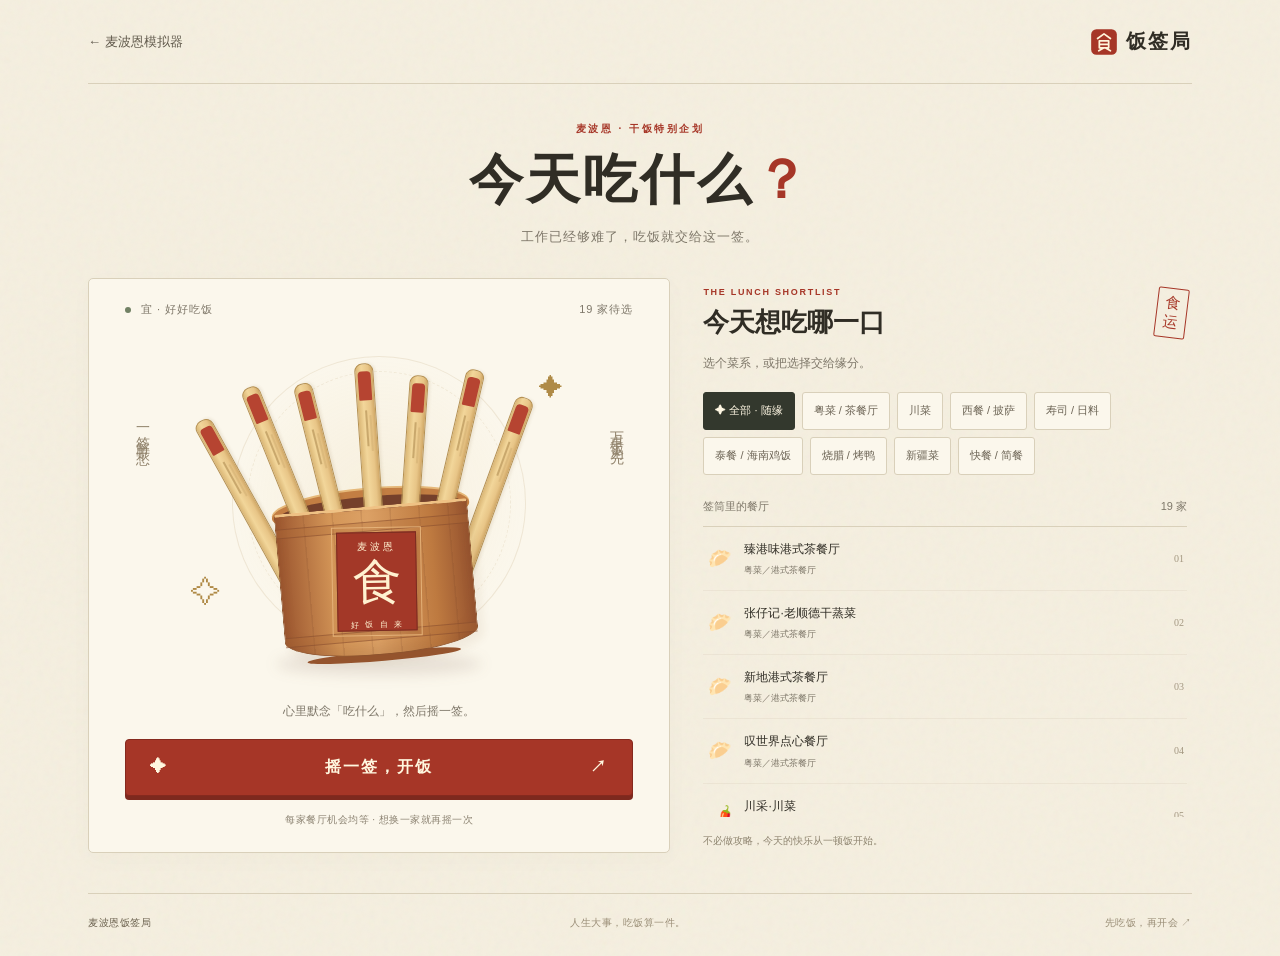
==== food/index.html @ d47ff922 "Add restaurant fortune draw and simulator homepage entry" ====
<!DOCTYPE html>
<html lang="zh-CN">
<head>
  <meta charset="UTF-8">
  <meta name="viewport" content="width=device-width, initial-scale=1, viewport-fit=cover">
  <meta name="theme-color" content="#f5efdf">
  <meta name="description" content="选择困难，交给这一签。19 家餐厅，摇一摇决定今天吃什么。">
  <title>今天吃什么｜麦波恩饭签局</title>
  <link rel="icon" href="./seal.svg" type="image/svg+xml">
  <link rel="stylesheet" href="./style.css">
  <script src="./app.js" defer></script>
</head>
<body>
  <div class="page">
    <header class="topbar">
      <a class="back" href="../">← 麦波恩模拟器</a>
      <span class="brand"><img src="./seal.svg" alt="" width="28" height="28"> 饭签局</span>
    </header>
    <main>
      <div class="heading">
        <p class="eyebrow">麦波恩 · 干饭特别企划</p>
        <h1>今天吃什么<span>？</span></h1>
        <p class="intro">工作已经够难了，吃饭就交给这一签。</p>
      </div>
      <div class="layout">
        <section class="draw-panel" aria-label="摇签选餐厅">
          <div class="panel-top"><span><i></i> 宜 · 好好吃饭</span><span id="pool-count">19 家待选</span></div>
          <div class="stage" id="stage">
            <div class="halo" aria-hidden="true"></div>
            <span class="side-note left-note" aria-hidden="true">一签解千愁</span>
            <span class="side-note right-note" aria-hidden="true">万事饭为先</span>
            <span class="spark spark-one" aria-hidden="true">✦</span><span class="spark spark-two" aria-hidden="true">✧</span>
            <div class="vessel" aria-hidden="true">
              <div class="sticks">
                <i style="--x:34px;--r:-24deg;--y:23px"></i><i style="--x:58px;--r:-17deg;--y:4px"></i>
                <i style="--x:80px;--r:-9deg;--y:12px"></i><i style="--x:103px;--r:1deg;--y:0px"></i>
                <i style="--x:126px;--r:9deg;--y:14px"></i><i style="--x:148px;--r:18deg;--y:5px"></i>
                <i style="--x:169px;--r:25deg;--y:27px"></i>
              </div>
              <div class="lucky-stick"><span>今日好食</span></div>
              <div class="cup-rim"></div>
              <div class="cup"><div class="cup-label"><small>麦波恩</small><strong>食</strong><span>好 饭 自 来</span></div></div>
              <div class="cup-foot"></div>
            </div>
            <div class="vessel-shadow" aria-hidden="true"></div>
            <article id="result" class="result" aria-labelledby="result-name" hidden>
              <div class="ticket-top"><span id="result-number">第 01 签</span><b>上上签</b></div>
              <p class="result-caption">这一顿，就吃</p>
              <span id="result-emoji" class="result-emoji" aria-hidden="true"></span>
              <h2 id="result-name"></h2>
              <span id="result-category" class="result-category"></span>
              <p class="fortune">人间烟火气，最抚打工人。</p>
              <div class="ticket-bottom">今日签语 · 好好吃饭，好好生活</div>
            </article>
          </div>
          <div class="draw-controls">
            <p id="status" class="status" role="status" aria-live="polite">心里默念「吃什么」，然后摇一签。</p>
            <button id="draw" class="draw-button" type="button"><span aria-hidden="true">✦</span> <span id="draw-label">摇一签，开饭</span> <span aria-hidden="true">↗</span></button>
            <p class="draw-footnote">每家餐厅机会均等 · 想换一家就再摇一次</p>
          </div>
        </section>
        <aside class="menu-panel" aria-labelledby="menu-heading">
          <div class="menu-title"><div><p class="eyebrow">THE LUNCH SHORTLIST</p><h2 id="menu-heading">今天想吃哪一口</h2></div><span class="menu-mark" aria-hidden="true">食<br>运</span></div>
          <p class="filter-help">选个菜系，或把选择交给缘分。</p>
          <div id="filters" class="filters" role="group" aria-label="按菜系筛选"></div>
          <div class="list-heading"><span>签筒里的餐厅</span><span id="list-count">19 家</span></div>
          <ul id="restaurants" class="restaurant-list"></ul>
          <p class="menu-note">不必做攻略，今天的快乐从一顿饭开始。</p>
        </aside>
      </div>
    </main>
    <footer><span>麦波恩饭签局</span><span>人生大事，吃饭算一件。</span><span>先吃饭，再开会 ↗</span></footer>
    <noscript><p class="noscript">请启用 JavaScript 后摇签。</p></noscript>
  </div>
</body>
</html>
---- food/style.css ----
:root{--paper:#f5efdf;--ink:#302d25;--muted:#7e7769;--red:#a63627;--line:#d9d0ba;--serif:"Songti SC","STSong","Noto Serif CJK SC",serif}*{box-sizing:border-box}body{margin:0;background:var(--paper);color:var(--ink);font-family:"PingFang SC","Microsoft YaHei",sans-serif;-webkit-font-smoothing:antialiased;background-image:url("data:image/svg+xml,%3Csvg viewBox='0 0 180 180' xmlns='http://www.w3.org/2000/svg'%3E%3Cfilter id='n'%3E%3CfeTurbulence type='fractalNoise' baseFrequency='.8' numOctaves='3' stitchTiles='stitch'/%3E%3C/filter%3E%3Cpath fill='%238a795b' opacity='.045' filter='url(%23n)' d='M0 0h180v180H0z'/%3E%3C/svg%3E")}button,a{-webkit-tap-highlight-color:transparent;touch-action:manipulation}button{font:inherit;cursor:pointer}button:focus-visible,a:focus-visible{outline:3px solid var(--red);outline-offset:5px}button:disabled{cursor:wait}a{color:inherit;text-decoration:none}[hidden]{display:none!important}.page{max-width:1180px;margin:auto;padding:0 38px}.topbar{height:84px;border-bottom:1px solid var(--line);display:flex;justify-content:space-between;align-items:center}.back{font-size:13px;padding:12px 0;color:#625b4d}.back:hover{color:var(--red)}.brand{display:flex;align-items:center;gap:8px;font-family:var(--serif);font-size:20px;font-weight:bold;letter-spacing:2px}.heading{text-align:center;padding:38px 0 32px}.eyebrow{font-size:10px;letter-spacing:2.5px;color:var(--red);font-weight:600;margin:0 0 12px}h1{font:700 clamp(38px,5vw,54px)/1.2 var(--serif);letter-spacing:3px;margin:0 0 15px}h1 span{color:var(--red)}.intro{font-size:13px;letter-spacing:1px;color:var(--muted);margin:0}.layout{display:grid;grid-template-columns:minmax(0,1.18fr) minmax(0,1fr);gap:28px;align-items:start}.draw-panel{border:1px solid var(--line);background:#fbf7ec;border-radius:5px;padding:23px 28px 25px;position:relative;overflow:hidden;box-shadow:0 6px 24px #52412506}.panel-top{display:flex;justify-content:space-between;font-size:11px;color:var(--muted);letter-spacing:1px}.panel-top i{display:inline-block;width:6px;height:6px;background:#718164;border-radius:50%;margin-right:6px}.stage{height:365px;position:relative;display:grid;place-items:center}.halo{position:absolute;width:294px;height:294px;border:1px solid #d7c7a85c;border-radius:50%;top:39px;background:radial-gradient(circle,#e4c88d29,transparent 71%)}.halo:after{content:"";position:absolute;inset:14px;border:1px dashed #d7c7a84f;border-radius:50%}.side-note{position:absolute;top:103px;writing-mode:vertical-rl;font-family:var(--serif);letter-spacing:5px;font-size:14px;color:#91836c}.left-note{left:8px}.right-note{right:8px}.spark{position:absolute;color:#af8a46;font-size:24px}.spark-one{top:57px;right:70px}.spark-two{left:66px;bottom:85px;font-size:30px}.vessel{position:relative;width:220px;height:300px;transform:rotate(-5deg);transform-origin:50% 85%;z-index:2;margin-top:15px}.sticks{position:absolute;inset:0;z-index:2}.sticks i,.lucky-stick{position:absolute;left:var(--x);top:var(--y);width:19px;height:230px;border:1px solid #b59153;border-radius:8px 8px 3px 3px;background:linear-gradient(90deg,#dab675,#f2d69a 35%,#e8c587 75%,#cfa665);transform:rotate(var(--r));transform-origin:center bottom;box-shadow:2px 0 3px #7657261a}.sticks i:before,.lucky-stick:before{content:"";position:absolute;left:2px;right:2px;top:7px;height:29px;background:#b64431;border-radius:4px 4px 1px 1px}.sticks i:after{content:"";position:absolute;top:46px;left:7px;height:36px;width:2px;background:#a4804680;box-shadow:4px 5px #a4804630}.cup-rim{position:absolute;left:12px;top:126px;width:198px;height:42px;border-radius:50%;background:#75402b;border:7px solid #c37e43;z-index:1;box-shadow:0 -2px 0 #e6b97a}.cup{position:absolute;top:143px;left:14px;width:194px;height:149px;z-index:4;background:repeating-linear-gradient(90deg,transparent 0 27px,#713e2324 28px 29px),linear-gradient(90deg,#9c562f,#d39557 28%,#dca165 48%,#be7a40 80%,#96532f);border:1px solid #8d542e;border-top:3px solid #efc184;border-radius:4px 4px 48% 48% / 3px 3px 14% 14%;box-shadow:inset 0 -8px 12px #73422227,5px 7px 10px #6d402212}.cup:before,.cup:after{content:"";position:absolute;left:0;right:0;height:8px;border-block:1px solid #7e452d7a;background:#ad6a3650}.cup:before{top:12px}.cup:after{bottom:14px}.cup-label{position:absolute;left:56px;top:23px;width:80px;height:99px;color:#fff1d0;background:#a33828;border:1px solid #7b2d21;outline:1px solid #e5b279;outline-offset:4px;text-align:center;transform:rotate(4deg);box-shadow:2px 2px 4px #4c1c181f;z-index:1}.cup-label small{display:block;font:10px var(--serif);letter-spacing:3px;margin-top:7px}.cup-label strong{display:block;font:49px/1.2 var(--serif)}.cup-label span{font-size:8px;letter-spacing:2px}.cup-foot{position:absolute;bottom:2px;left:35px;width:154px;height:10px;background:#97552f;border-radius:50%;z-index:3}.vessel-shadow{position:absolute;width:206px;height:22px;bottom:20px;background:#654b3921;filter:blur(7px);border-radius:50%}.lucky-stick{--x:104px;--y:12px;--r:0deg;z-index:3;opacity:0}.lucky-stick span{position:absolute;top:46px;left:3px;writing-mode:vertical-rl;color:#8e3024;font:12px var(--serif);letter-spacing:4px}.draw-controls{text-align:center}.status{font-size:12px;color:var(--muted);min-height:20px;margin:7px 0 17px;line-height:1.6}.draw-button{width:100%;height:57px;border:1px solid #85291e;border-radius:4px;background:var(--red);color:#fff7df;display:flex;justify-content:space-between;align-items:center;padding:0 24px;box-shadow:0 4px 0 #7d291e;font-weight:600;letter-spacing:2px;transition:background .2s,transform .2s}.draw-button:hover{background:#ba4030}.draw-button:active{transform:translateY(3px);box-shadow:0 1px 0 #7d291e}.draw-button:disabled{background:#a75d4e;box-shadow:0 4px 0 #7d4539}.draw-footnote{font-size:10px;color:#8c8372;margin:17px 0 0;letter-spacing:.5px}.menu-panel{padding:9px 5px 0}.menu-title{display:flex;justify-content:space-between;align-items:center}.menu-title .eyebrow{font-size:9px;letter-spacing:1.7px;margin-bottom:8px}.menu-title h2{font:700 26px var(--serif);margin:0}.menu-mark{border:1px solid var(--red);color:var(--red);padding:5px 7px;line-height:1.15;font:15px var(--serif);transform:rotate(7deg);border-radius:2px}.filter-help{color:var(--muted);font-size:12px;margin:15px 0 20px}.filters{display:flex;gap:7px;flex-wrap:wrap;margin-bottom:24px}.filter{font-size:11px;border:1px solid #d9d0ba;border-radius:3px;color:#6d6556;background:#fbf7ec;padding:10px 11px;min-height:38px;transition:background .15s}.filter[aria-pressed=true]{background:#33382d;color:#fff7e3;border-color:#33382d}.filter:hover:not(:disabled){border-color:#757a67}.filter:disabled{opacity:.5}.list-heading{display:flex;justify-content:space-between;font-size:11px;color:#7e7769;padding-bottom:12px;border-bottom:1px solid var(--line)}.restaurant-list{list-style:none;margin:0;padding:0;max-height:276px;overflow-y:auto;scrollbar-width:thin;scrollbar-color:#c8bca4 transparent}.restaurant-list li{display:flex;align-items:center;gap:10px;padding:13px 3px;border-bottom:1px solid #ddd4c164}.restaurant-icon{font-size:19px;width:28px;text-align:center;flex-shrink:0}.restaurant-copy{min-width:0}.restaurant-copy strong{display:block;font-size:12px;font-weight:500;line-height:1.6;overflow-wrap:anywhere}.restaurant-copy small{font-size:9px;color:var(--muted)}.restaurant-number{margin-left:auto;font:10px Georgia,serif;color:#a39780;padding-left:4px}.menu-note{font-size:10px;color:#8e846f;margin-top:17px}.result{position:absolute;z-index:5;top:24px;width:min(100%,300px);min-height:318px;background:#fffaf0;border:1px solid #cfb78c;box-shadow:0 10px 25px #5f43261c;padding:20px 24px 0;text-align:center;transform:rotate(-2deg)}.result:before{content:"";position:absolute;inset:6px;border:1px solid #dac9a3;pointer-events:none}.ticket-top{display:flex;align-items:center;justify-content:space-between;font-size:10px;color:#8e7654;letter-spacing:2px}.ticket-top b{border:1px solid var(--red);padding:4px;color:var(--red);font:12px var(--serif);transform:rotate(8deg)}.result-caption{font-size:11px;color:#8e7654;margin:20px 0 8px;letter-spacing:2px}.result-emoji{font-size:30px}.result h2{font:700 24px/1.4 var(--serif);color:var(--red);margin:10px 0 12px;overflow-wrap:anywhere}.result-category{display:inline-block;font-size:10px;background:#efe7d4;color:#79684e;padding:5px 9px;border-radius:2px}.fortune{font:12px var(--serif);color:#7b6d58;margin:19px 0}.ticket-bottom{border-top:1px dashed #d9c6a0;padding:12px 0;font-size:9px;color:#9c8867;letter-spacing:1px}.stage.has-result .vessel,.stage.has-result .vessel-shadow{opacity:0}.stage.has-result .result{animation:ticket-in .6s cubic-bezier(.2,.7,.2,1) both}.stage.shaking .vessel{animation:shake-vessel .18s ease-in-out infinite}.stage.shaking .sticks i{animation:rattle .18s ease-in-out infinite alternate}.stage.shaking .sticks i:nth-child(even){animation-delay:-.09s}.stage.shaking .spark{animation:sparkle .3s infinite alternate}.stage.revealing .lucky-stick{animation:stick-out .65s ease-out both}.stage.revealing .vessel{transform:rotate(0deg);transition:transform .2s}footer{display:flex;justify-content:space-between;gap:20px;border-top:1px solid var(--line);margin-top:35px;padding:22px 0 26px;font-size:10px;color:#9a8e77;letter-spacing:.5px}footer span:first-child{color:#6c624f}.noscript{text-align:center;color:var(--red)}@keyframes shake-vessel{0%,100%{transform:rotate(-9deg) translateX(-4px)}50%{transform:rotate(9deg) translateX(4px)}}@keyframes rattle{to{translate:0 -12px;rotate:3deg}}@keyframes sparkle{to{opacity:.3;scale:.8}}@keyframes stick-out{0%{opacity:1;transform:translateY(0) rotate(0)}100%{opacity:1;transform:translateY(-105px) rotate(13deg)}}@keyframes ticket-in{from{opacity:0;transform:translateY(35px) rotate(5deg) scale(.85)}to{opacity:1;transform:rotate(-2deg)}}@media(min-width:1000px){.stage{height:378px}.draw-panel{padding-inline:36px}.restaurant-list{max-height:290px}}@media(max-width:760px){.page{max-width:560px;padding:0 21px}.topbar{height:66px}.heading{padding:29px 0 26px}.heading h1{font-size:39px}.intro{font-size:11px;letter-spacing:.2px}.layout{grid-template-columns:1fr;gap:28px}.draw-panel{padding:18px 22px 21px}.stage{height:365px}.vessel{scale:.91}.halo{width:265px;height:265px;top:28px}.vessel-shadow{bottom:12px}.side-note{top:99px;font-size:12px}.spark-one{right:35px;top:39px}.spark-two{left:35px;bottom:63px}.result{top:7px;scale:.95}.menu-panel{padding:0 1px}.restaurant-list{max-height:280px}.menu-title h2{font-size:25px}.filter{font-size:12px;min-height:42px}.status{font-size:11px;margin:5px 0 14px}.draw-button{height:55px}.draw-footnote{font-size:9px}.menu-note{margin-bottom:0}footer{margin-top:27px;font-size:9px;padding-bottom:calc(24px + env(safe-area-inset-bottom))}footer span:last-child{display:none}}@media(max-width:360px){.page{padding-inline:14px}.draw-panel{padding-inline:16px}.heading h1{font-size:35px}.side-note{font-size:11px}.result{width:260px}.filter{padding-inline:9px}}@media(prefers-reduced-motion:reduce){*,*:before,*:after{animation:none!important;transition:none!important}.stage.revealing .lucky-stick{opacity:1;transform:translateY(-70px)}}
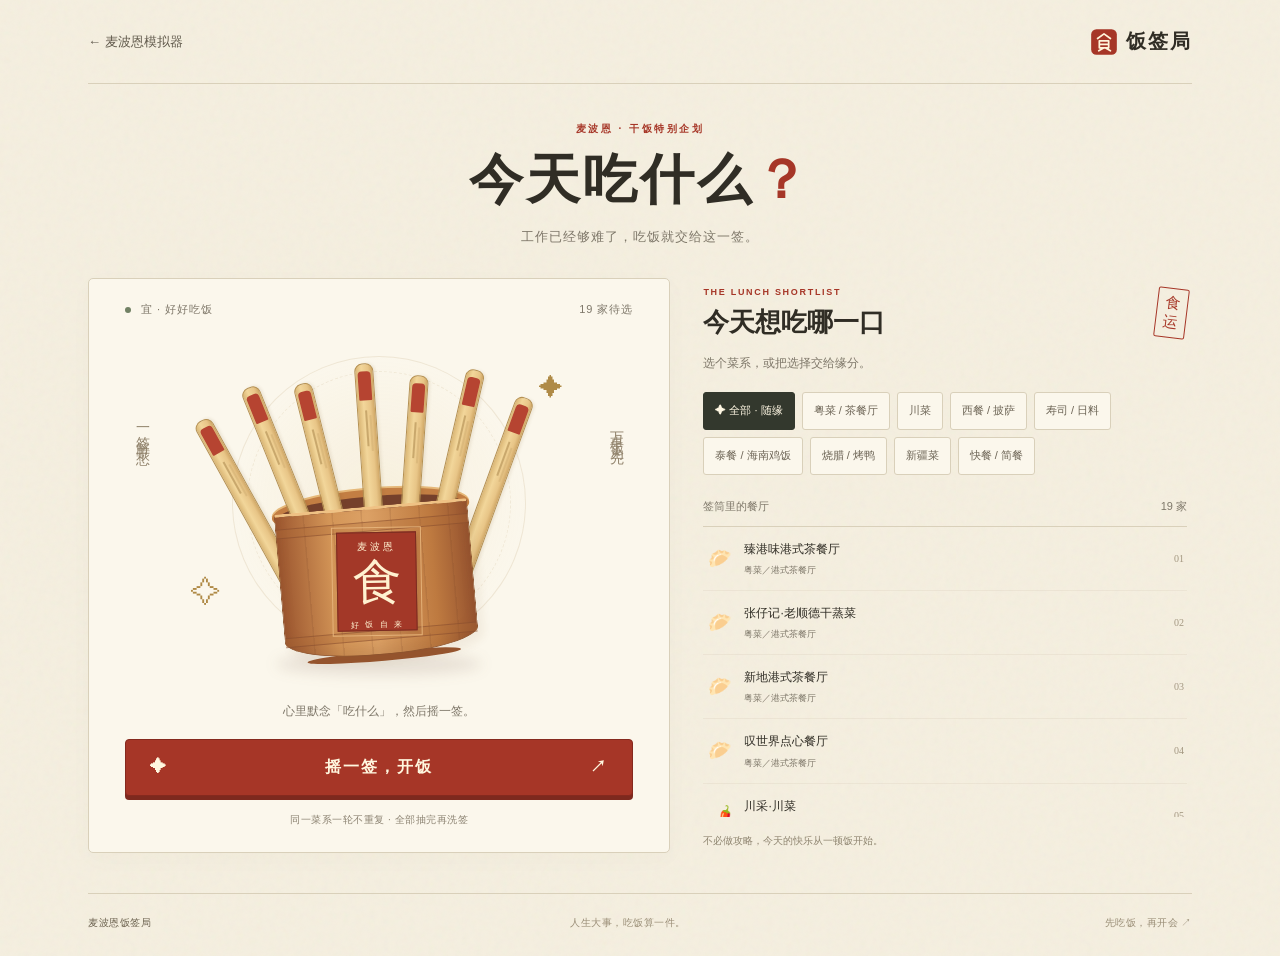
==== commit 5f49bf73: "Prevent repeated restaurant picks with persistent shuffled rounds" ====
--- a/food/index.html
+++ b/food/index.html
@@ -8,7 +8,8 @@
   <title>今天吃什么｜麦波恩饭签局</title>
   <link rel="icon" href="./seal.svg" type="image/svg+xml">
   <link rel="stylesheet" href="./style.css">
-  <script src="./app.js" defer></script>
+  <script src="./draw-bag.js?v=20261106-bag1" defer></script>
+  <script src="./app.js?v=20261106-bag1" defer></script>
 </head>
 <body>
   <div class="page">
@@ -56,7 +57,7 @@
           <div class="draw-controls">
             <p id="status" class="status" role="status" aria-live="polite">心里默念「吃什么」，然后摇一签。</p>
             <button id="draw" class="draw-button" type="button"><span aria-hidden="true">✦</span> <span id="draw-label">摇一签，开饭</span> <span aria-hidden="true">↗</span></button>
-            <p class="draw-footnote">每家餐厅机会均等 · 想换一家就再摇一次</p>
+            <p class="draw-footnote">同一菜系一轮不重复 · 全部抽完再洗签</p>
           </div>
         </section>
         <aside class="menu-panel" aria-labelledby="menu-heading">
